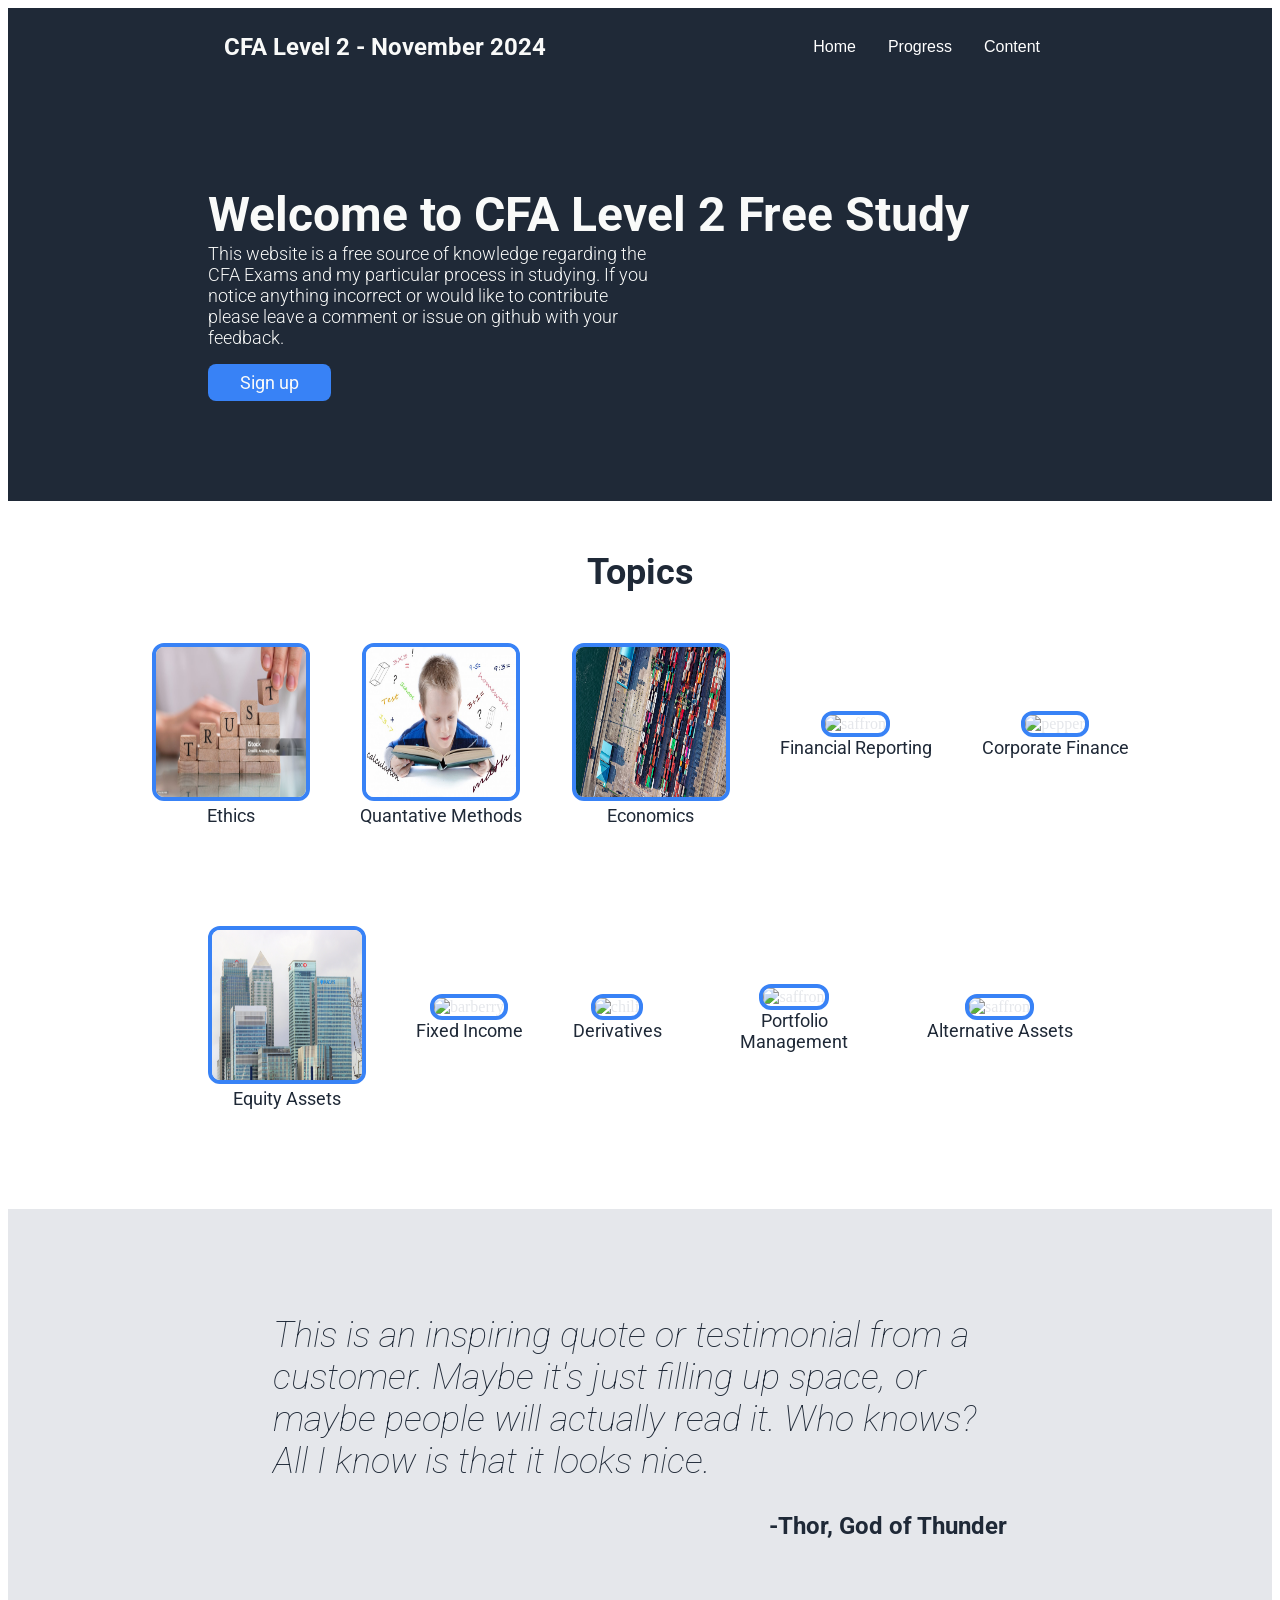
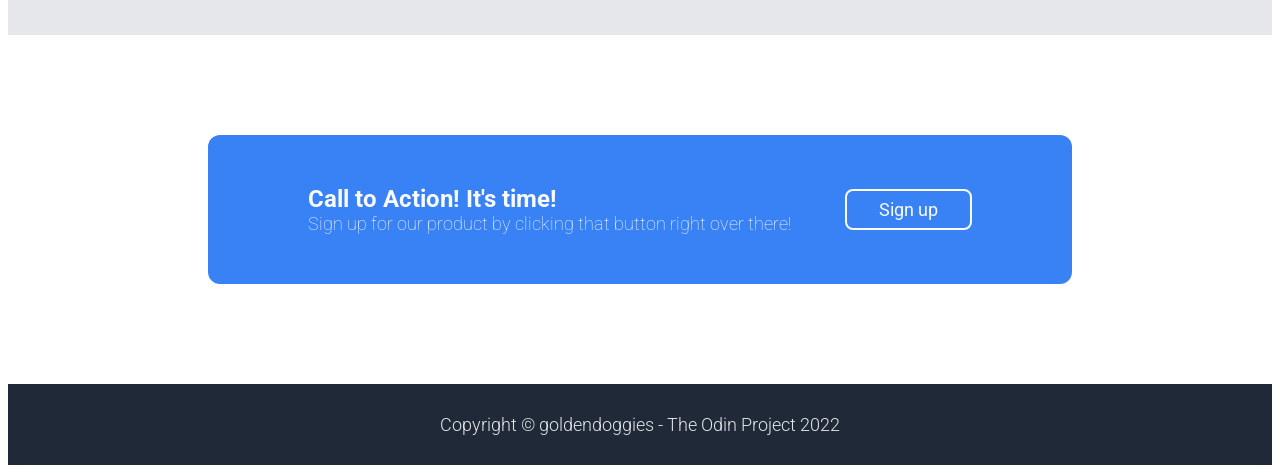
==== index.html @ 66c16cbd "Index link" ====
<!DOCTYPE html>
<html lang="en">
<head>
  <meta charset="UTF-8">
  <meta http-equiv="X-UA-Compatible" content="IE=edge">
  <meta name="viewport" content="width=device-width, initial-scale=1.0">
  <title>CFA Study</title>
  <link rel="stylesheet" href="style.css">
</head>
<body>


<div class="header">
  <div class="header-left">
    <div class="header-logo">
        CFA Level 2 - November 2024
    </div>
  </div>
  <div class="header-right navbar">
    
    <div class="navbar">
      <a href="index.html">Home</a>
      <a href="notes/progress.html">Progress</a>
      <div class="dropdown">
        <button class="dropbtn">Content
          <i class="fa fa-caret-down"></i>
        </button>
        <div class="dropdown-content">
          <a href="notes/ethics.html">Ethics</a>
          <a href="notes/quant.html">Quantitative Methods</a>
          <a href="notes/economics.html">Economics</a>
          <a href="notes/financialreporting.html">Financial Reporting</a>
          <a href="notes/corp.html">Corporate Finance</a>
          <a href="notes/equity.html">Equity Investments</a>
          <a href="notes/fixedincome.html">Fixed Income</a>
          <a href="notes/derivatives.html">Derivatives</a>
          <a href="notes/alternatives.html">Alternative Investments</a>
          <a href="notes/portfoliomanagement.html">Portfolio Management</a>
        </div>
      </div> 
  </div>
</div>

    
  </div><div class="hero">
    <div class="hero-left">
        <div class="hero-main-text">Welcome to CFA Level 2 Free Study </div>
        <div class="hero-sub-text">This website is a free source of knowledge regarding the CFA Exams and my particular process in studying. If you notice anything incorrect or would like to contribute please leave a comment or issue on github with your feedback.</div>
        <a href="https://github.com/goldendoggies"><button class="hero-signup">Sign up</button></a>
    </div>
    <div class="hero-right">
        <img src="./images/logo.png" alt="" class="hero-img">
    </div>
</div>

<div class="information">
    <div class="information-title">Topics</div>
    <div class="information-container">


        <a href="/notes/ethics.html">
            <div class="info-item">
                <img src="./images/ethics.jpg" alt="barberry" class="info-img">
                <div class="info-text">Ethics</div>
            </div>
        </a>

        <a href="/notes/quant.html">
            <div class="info-item">
                <img src="./images/quant.jpg" alt="chili" class="info-img">
                <div class="info-text">Quantative Methods</div>
            </div>
        </a>

        <a href="/notes/economics.html">
            <div class="info-item">
                <img src="./images/econ.jpg" alt="pepper" class="info-img">
                <div class="info-text">Economics</div>
            </div>
        </a>
        
        <a href="/notes/financialreporting.html">
            <div class="info-item">
               <img src="./images/saffron.png" alt="saffron" class="info-img">
               <div class="info-text">Financial Reporting</div>
            </div>
        </a>

        <a href="/notes/corp.html">
            <div class="info-item">
                <img src="./images/pepper.png" alt="pepper" class="info-img">
                <div class="info-text">Corporate Finance</div>
            </div>
        </a>


    </div>


  <div class="information-container">
      <a href="/notes/equity.html">
          <div class="info-item">
              <img src="./images/financialreporting.jpg" alt="saffron" class="info-img">
              <div class="info-text">Equity Assets</div>
          </div>
      </a>
      
      <a href="/notes/fixedincome.html">
          <div class="info-item">
              <img src="./images/barberry.png" alt="barberry" class="info-img">
              <div class="info-text">Fixed Income</div>
          </div>
      </a>

    <a href="/notes/derivatives.html">    
        <div class="info-item">
            <img src="./images/chilli.png" alt="chili" class="info-img">
            <div class="info-text">Derivatives</div>
        </div>
    </a>


    <a href="/notes/portfoliomanagement.html">
        <div class="info-item">
            <img src="./images/saffron.png" alt="saffron" class="info-img">
            <div class="info-text">Portfolio Management</div>
        </div>
    </a>

      

    <a href="/notes/alternatives.html">    
        <div class="info-item">
            <img src="./images/saffron.png" alt="saffron" class="info-img">
            <div class="info-text">Alternative Assets</div>
        </div>
    </a>

  </div>
</div>

<div class="quote">
    <div class="quote-container">
        <h2 class="quote-text"> This is an inspiring quote or testimonial from a customer. Maybe it's just filling up space, or maybe people will actually read it. Who knows? All I know is that it looks nice.</h2>
        <h2 class="quote-author"> -Thor, God of Thunder</h2>
    </div>
</div>

<div class="cta">
    <div class="cta-container">
        <div class="cta-left">
            <div class="cta-main-text">Call to Action! It's time!</div>
            <div class="cta-sub-text">Sign up for our product by clicking that button right over there!</div>
        </div>
        <div class="cta-right">
            <a href="https://github.com/goldendoggies"><button class="cta-signup">Sign up</button></a>
        </div>
    </div>
</div>

 <div class="footer">
     <div class="footer-link">
         <a href="https://github.com/goldendoggies">Copyright © goldendoggies - The Odin Project 2022</a>
     </div>
 </div>

</body>
</html>
---- style.css ----
@import url('https://fonts.googleapis.com/css2?family=Roboto:ital,wght@0,300;0,400;0,700;0,900;1,100&display=swap');

@import url('https://cdn.datatables.net/1.13.7/css/jquery.dataTables.min.css');
@import url('https://cdn.datatables.net/select/1.7.0/css/select.dataTables.min.css');

.header{
  background-color: #1F2937;
  display: flex;
  justify-content: space-between;
  padding: 16px;
}

.header-left,
.header-right {
  display: flex;
  align-items: center;
  gap: 16px;
  padding-right: 200px;
}

.header-logo {
  font-family: 'Roboto', sans-serif;
  color: #F9FAF9;
  font-size: 24px;
  font-weight: 700;
  padding-left: 200px;
}

.header-links {
  list-style-type: none;
  font-family: 'Roboto', sans-serif;
  font-size: 18px;
  font-weight: 300;
  margin: 0;
  padding: 0;
  gap: 28px;
  display: flex;
}

a {
  text-decoration: none;  /* this removes the line under our links */
  color: #E5E7EB;
}

.hero {
  background-color: #1F2937;
  align-items: center;
  justify-content: center;
  display: flex;
  padding: 100px 200px;
}

.hero-left {
  flex: 1;
}

.hero-main-text {
  font-family: 'Roboto', sans-serif;
  color: #F9FAF9;
  font-size: 48px;
  font-weight: 700;
}

.hero-sub-text {
  font-family: 'Roboto', sans-serif;
  color: #F9FAF9;
  font-size: 18px;
  font-weight: 300;
  font-style: Thin;
  padding-bottom: 8px;
  width: 450px;
}

button.hero-signup {
  margin-top: 8px;
  padding: 8px 32px;
  border-radius: 8px;
  background: #3882F6;
  font-family: 'Roboto', sans-serif;
  color: #F9FAF9;
  font-size: 18px;
  font-weight: 400;
  outline: none;
  border: none;
  cursor: pointer;
}

.hero-img {
  flex: 1;
  width: 500px;
}

.information-title {
  text-align: center;
  font-family: 'Roboto', sans-serif;
  color: #1F2937;
  font-size: 36px;
  font-weight: 700;
  padding: 50px;
}

.information-container {
  display: flex;
  justify-content: center;
  align-items: center;
  text-align: center;
  gap: 50px;
  margin-bottom: 100px;
}

.info-item {
 max-width: 165px;
}

.info-img {
  border-radius: 12px;
  border: 4px solid #3882F6;
  width: 150px;
  height: 150px;
}

.info-text {
  font-family: 'Roboto', sans-serif;
  color: #1F2937;
  font-size: 18px;

}

.quote {
  display: flex;
  background-color: #E5E7EB;
  align-items: center;
  justify-content: center;
}

.quote-container{
  margin: 75px 200px 75px 200px;
  width: 58%;
}
.quote-text {
  font-family: 'Roboto', sans-serif;
  color: #1F2937;
  font-size: 36px;
  font-weight: 100;
  font-style: italic;
}

.quote-author {
  font-family: 'Roboto', sans-serif;
  color: #1F2937;
  font-size: 24px;
  text-align: right;
}

.cta {
  align-items: center;
  justify-content: center;
  padding: 100px 200px;
}

.cta-container {
  display: flex;
  border-radius: 12px;
  background-color: #3882F6;
  align-items: center;
  justify-content: center;
  padding: 50px 100px 50px 100px;
}

.cta-left {
  flex: 2 1;
  align-items: center;
  justify-content: center;
}

.cta-right {
  flex: 1
  align-items: center;
  justify-content: center;
}

.cta-main-text {
  font-family: 'Roboto', sans-serif;
  color: #F9FAF9;
  font-size: 24px;
  font-weight: 700;
}

.cta-sub-text {
  font-family: 'Roboto', sans-serif;
  color: #F9FAF9;
  font-size: 18px;
  font-weight: 100;
}

button.cta-signup {
  padding: 8px 32px;
  border-radius: 8px;
  border: 2px solid #F9FAF9;
  background: #3882F6;
  font-family: 'Roboto', sans-serif;
  color: #F9FAF9;
  font-size: 18px;
  font-weight: 400;
  cursor: pointer;
}

.footer {
  background-color: #1F2937;
}

.footer-link {
  text-align: center;
  list-style-type: none;
  font-family: 'Roboto', sans-serif;
  font-size: 18px;
  font-weight: 300;
  padding: 30px
}


/* Navbar container */
.navbar {
  overflow: hidden;
  background-color: #1F2937;
  font-family: Arial;
}

/* Links inside the navbar */
.navbar a {
  float: left;
  font-size: 16px;
  color: white;
  text-align: center;
  padding: 14px 16px;
  text-decoration: none;
}

/* The dropdown container */
.dropdown {
  float: left;
  overflow: hidden;
}

/* Dropdown button */
.dropdown .dropbtn {
  font-size: 16px; 
  border: none;
  outline: none;
  color: white;
  padding: 14px 16px;
  background-color: inherit;
  font-family: inherit; /* Important for vertical align on mobile phones */
  margin: 0; /* Important for vertical align on mobile phones */
}

/* Add a red background color to navbar links on hover */
.navbar a:hover, .dropdown:hover .dropbtn {
  background-color: lightblue;
}

/* Dropdown content (hidden by default) */
.dropdown-content {
  display: none;
  position: absolute;
  background-color: #f9f9f9;
  min-width: 160px;
  box-shadow: 0px 8px 16px 0px rgba(0,0,0,0.2);
  z-index: 1;
}

/* Links inside the dropdown */
.dropdown-content a {
  float: none;
  color: black;
  padding: 12px 16px;
  text-decoration: none;
  display: block;
  text-align: left;
}

/* Add a grey background color to dropdown links on hover */
.dropdown-content a:hover {
  background-color: #ddd;
}

/* Show the dropdown menu on hover */
.dropdown:hover .dropdown-content {
  display: block;
}
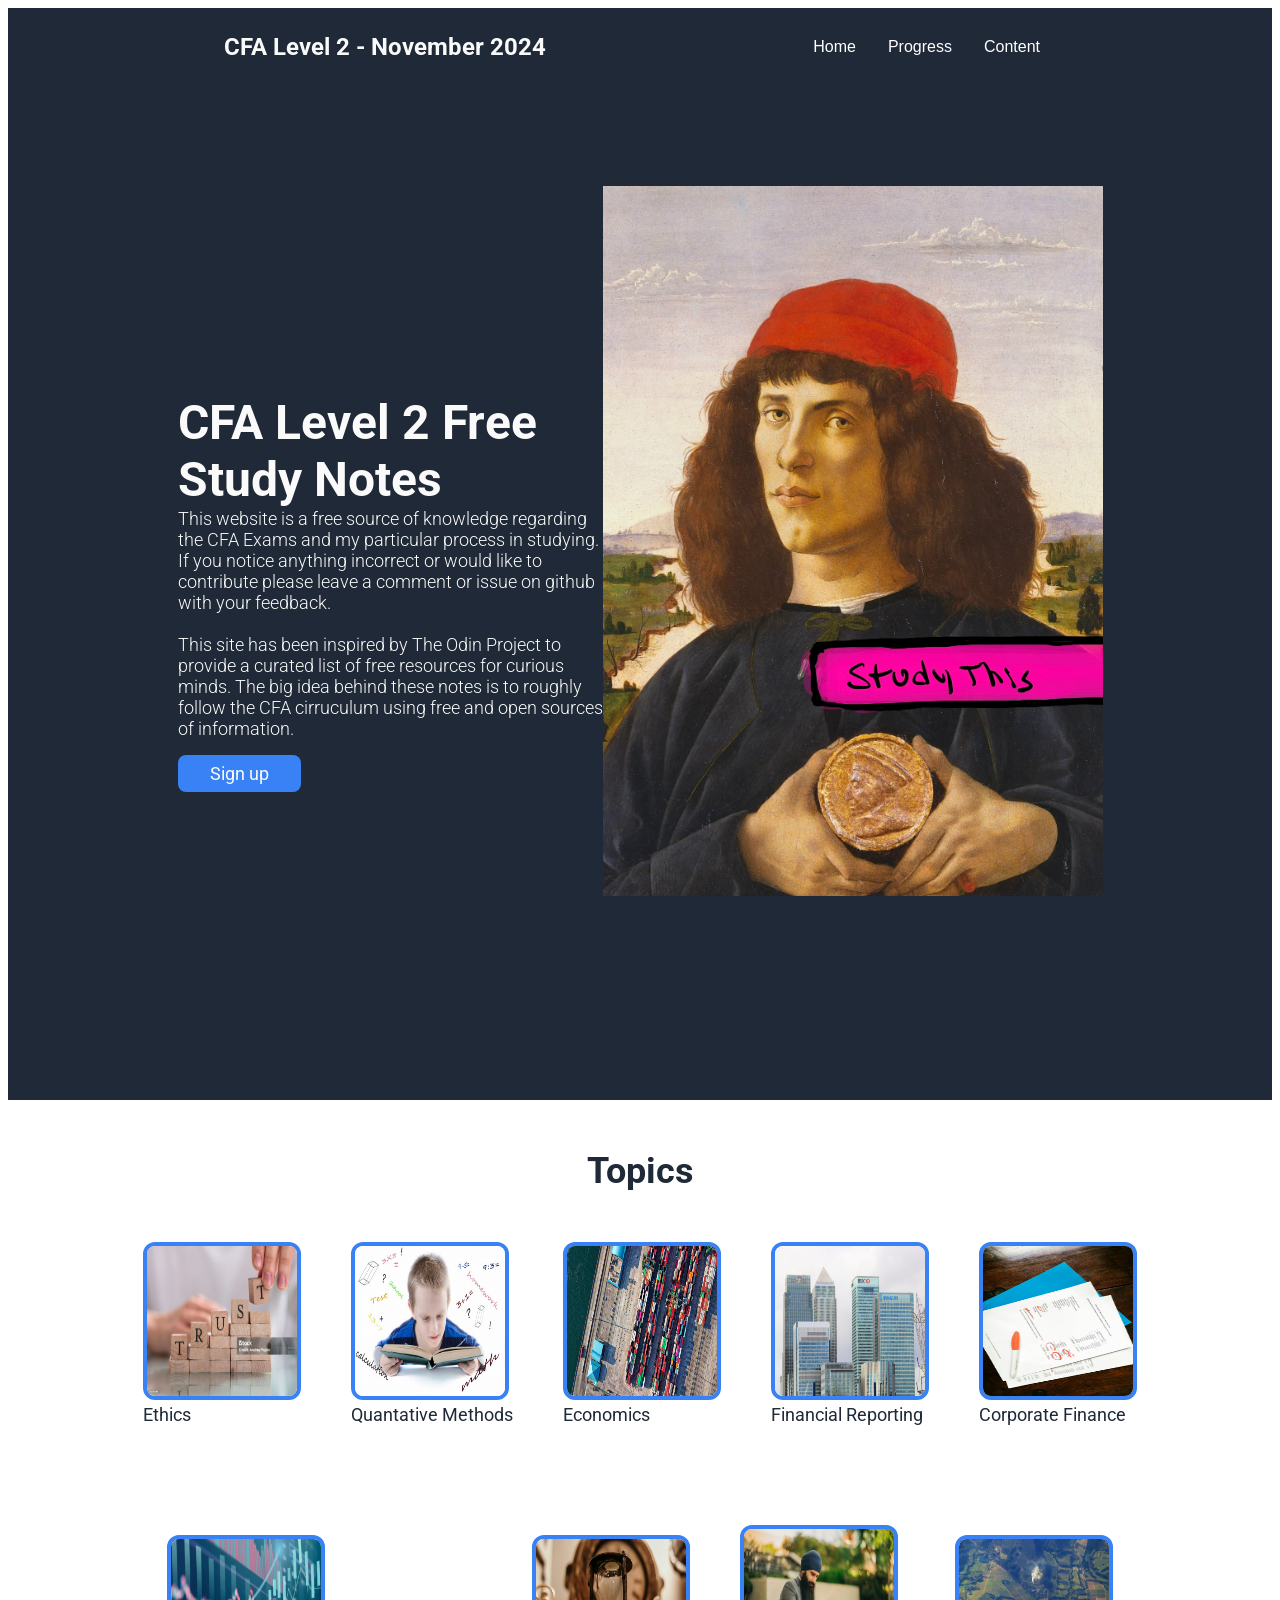
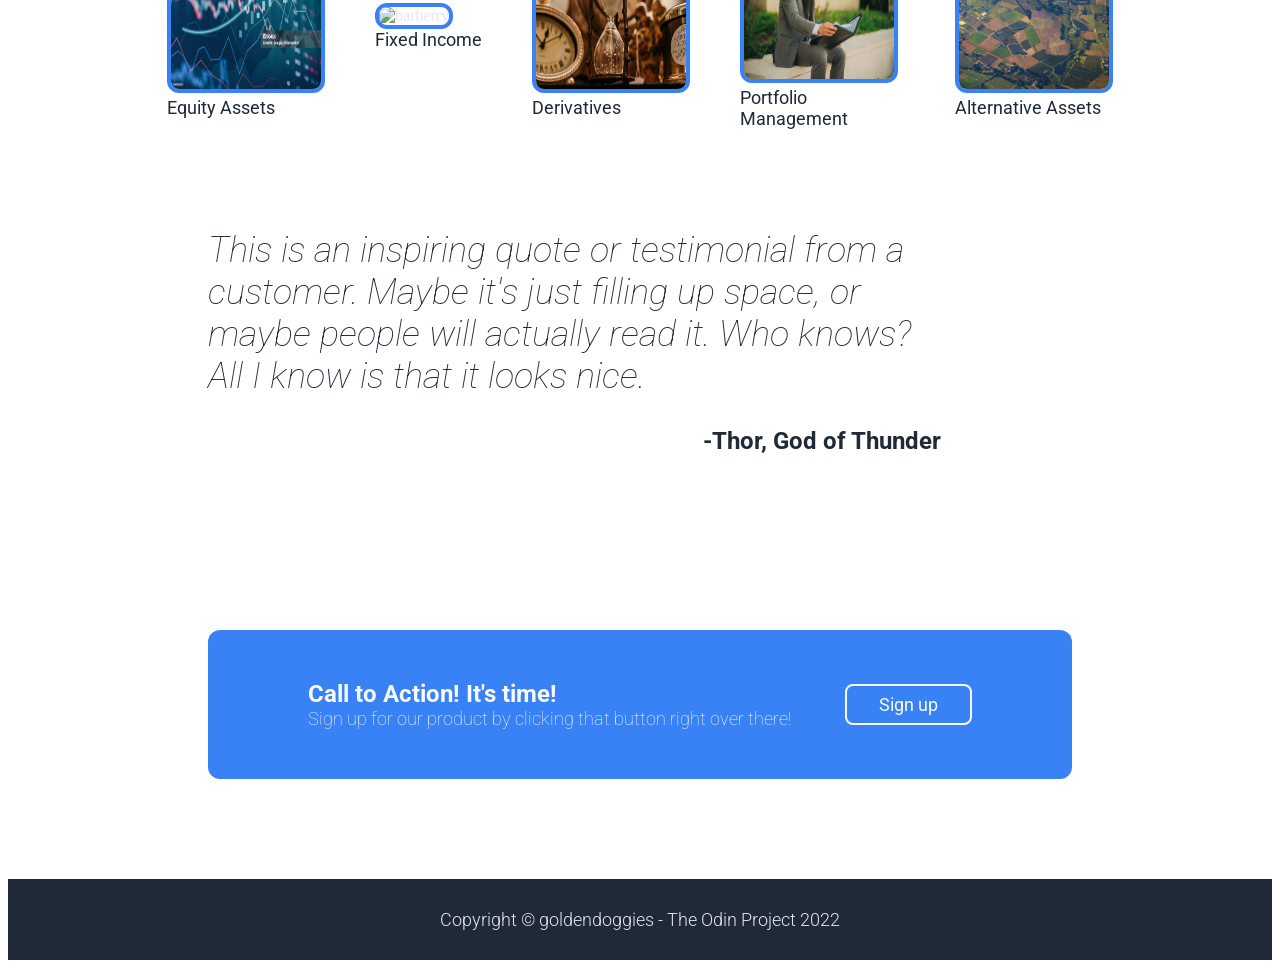
==== commit d6177608: "Index progress and quant improvements images and formatting" ====
--- a/index.html
+++ b/index.html
@@ -44,12 +44,14 @@
     
   </div><div class="hero">
     <div class="hero-left">
-        <div class="hero-main-text">Welcome to CFA Level 2 Free Study </div>
-        <div class="hero-sub-text">This website is a free source of knowledge regarding the CFA Exams and my particular process in studying. If you notice anything incorrect or would like to contribute please leave a comment or issue on github with your feedback.</div>
+        <div class="hero-main-text">CFA Level 2 Free Study Notes</div>
+        <div class="hero-sub-text">This website is a free source of knowledge regarding the CFA Exams and my particular process in studying. If you notice anything incorrect or would like to contribute please leave a comment or issue on github with your feedback.
+        <br><br>
+        This site has been inspired by The Odin Project to provide a curated list of free resources for curious minds. The big idea behind these notes is to roughly follow the CFA cirruculum using free and open sources of information.</div>
         <a href="https://github.com/goldendoggies"><button class="hero-signup">Sign up</button></a>
     </div>
     <div class="hero-right">
-        <img src="./images/logo.png" alt="" class="hero-img">
+        <img src="./images/studythis.jpg" alt="" class="hero-img">
     </div>
 </div>
 
@@ -81,14 +83,14 @@
         
         <a href="/notes/financialreporting.html">
             <div class="info-item">
-               <img src="./images/saffron.png" alt="saffron" class="info-img">
+               <img src="./images/financialreporting.jpg" alt="saffron" class="info-img">
                <div class="info-text">Financial Reporting</div>
             </div>
         </a>
 
         <a href="/notes/corp.html">
             <div class="info-item">
-                <img src="./images/pepper.png" alt="pepper" class="info-img">
+                <img src="./images/financialstatements.jpg" alt="pepper" class="info-img">
                 <div class="info-text">Corporate Finance</div>
             </div>
         </a>
@@ -100,21 +102,21 @@
   <div class="information-container">
       <a href="/notes/equity.html">
           <div class="info-item">
-              <img src="./images/financialreporting.jpg" alt="saffron" class="info-img">
+              <img src="./images/stocks.jpg" alt="saffron" class="info-img">
               <div class="info-text">Equity Assets</div>
           </div>
       </a>
       
       <a href="/notes/fixedincome.html">
           <div class="info-item">
-              <img src="./images/barberry.png" alt="barberry" class="info-img">
+              <img src="./images/yieldcurve.jpg" alt="barberry" class="info-img">
               <div class="info-text">Fixed Income</div>
           </div>
       </a>
 
     <a href="/notes/derivatives.html">    
         <div class="info-item">
-            <img src="./images/chilli.png" alt="chili" class="info-img">
+            <img src="./images/time.jpg" alt="chili" class="info-img">
             <div class="info-text">Derivatives</div>
         </div>
     </a>
@@ -122,7 +124,7 @@
 
     <a href="/notes/portfoliomanagement.html">
         <div class="info-item">
-            <img src="./images/saffron.png" alt="saffron" class="info-img">
+            <img src="./images/pm.jpg" alt="saffron" class="info-img">
             <div class="info-text">Portfolio Management</div>
         </div>
     </a>
@@ -131,7 +133,7 @@
 
     <a href="/notes/alternatives.html">    
         <div class="info-item">
-            <img src="./images/saffron.png" alt="saffron" class="info-img">
+            <img src="./images/land.jpg" alt="saffron" class="info-img">
             <div class="info-text">Alternative Assets</div>
         </div>
     </a>
--- a/style.css
+++ b/style.css
@@ -1,5 +1,4 @@
 @import url('https://fonts.googleapis.com/css2?family=Roboto:ital,wght@0,300;0,400;0,700;0,900;1,100&display=swap');
-
 @import url('https://cdn.datatables.net/1.13.7/css/jquery.dataTables.min.css');
 @import url('https://cdn.datatables.net/select/1.7.0/css/select.dataTables.min.css');
 
@@ -50,10 +49,23 @@
   padding: 100px 200px;
 }
 
+
 .hero-left {
   flex: 1;
 }
 
+.table{
+  /* table-layout: auto; */
+  max-width:100%;
+  white-space:nowrap;
+  border: 1px solid #000;
+}
+td,
+tr,
+th{
+  border: 1px solid #000;
+}
+
 .hero-main-text {
   font-family: 'Roboto', sans-serif;
   color: #F9FAF9;
@@ -68,7 +80,7 @@
   font-weight: 300;
   font-style: Thin;
   padding-bottom: 8px;
-  width: 450px;
+  width: 425px;
 }
 
 button.hero-signup {
@@ -88,6 +100,19 @@
 .hero-img {
   flex: 1;
   width: 500px;
+  margin-bottom: 100px;
+}
+
+.full-img {
+  /* flex: 1; */
+  width: 50vh;;
+}
+
+.information2 {
+  background-color: #1F2937;
+  align-items: center;
+  justify-content: center;
+  padding: 100px 200px;
 }
 
 .information-title {
@@ -99,17 +124,93 @@
   padding: 50px;
 }
 
+.information2-title {
+  text-align: center;
+  font-family: 'Roboto', sans-serif;
+  color: #F9FAF9;
+  font-size: 36px;
+  font-weight: 700;
+  padding: 50px;
+}
+
 .information-container {
   display: flex;
   justify-content: center;
   align-items: center;
-  text-align: center;
+  /* text-align: center; */
   gap: 50px;
   margin-bottom: 100px;
+  /* outline: 2px solid red; */
+}
+
+.information2-container {
+  display: flex;
+  justify-content: center;
+  align-items: center;
+  text-align: center;
+  gap: 50px;
+  margin-bottom: 100px; 
+  /* outline: 2px solid red; */
+}
+
+.information3-container {
+  display: flex;
+  justify-content: center;
+  align-items: center;
+  text-align: center;
+  /* gap: 50px; */
+  margin-bottom: 100px;
+  /* outline: 2px solid red; */
+}
+
+.info-sub-text {
+  font-family: 'Roboto', sans-serif;
+  color: #1F2937;
+  font-size: 18px;
+  font-weight: 300;
+  font-style: Thin;
+  padding-bottom: 8px;
+  width: 450px;
+}
+
+.info-main-text {
+  font-family: 'Roboto', sans-serif;
+  color: #1F2937;
+  font-size: 18px;
+  font-weight: 300;
+  font-style: Thin;
+  padding-bottom: 8px;
+  width: 1000px;
+}
+
+.info2-main-text {
+  font-family: 'Roboto', sans-serif;
+  color: #F9FAF9;
+  font-size: 18px;
+  font-weight: 300;
+  font-style: Thin;
+  padding-bottom: 8px;
+  width: 1000px;
+}
+
+
+.info2-sub-text {
+  font-family: 'Roboto', sans-serif;
+  color: #F9FAF9;
+  font-size: 18px;
+  font-weight: 300;
+  font-style: Thin;
+  padding-bottom: 8px;
+  width: 450px;
 }
 
 .info-item {
  max-width: 165px;
+}
+
+.no-bullets, .no-bullets li {
+    list-style-type:none;
+
 }
 
 .info-img {
@@ -126,11 +227,21 @@
 
 }
 
-.quote {
-  display: flex;
-  background-color: #E5E7EB;
-  align-items: center;
-  justify-content: center;
+.info2-text {
+  font-family: 'Roboto', sans-serif;
+  color: #F9FAF9;
+  font-size: 18px;
+
+}
+
+.grid-layout {
+  width: 1366px;
+  height: 768px;
+
+  display: grid;
+  grid-template-rows: repeat(auto-fit, 1fr);
+  grid-template-columns: repeat(3, 1fr);
+  gap: 8px;
 }
 
 .quote-container{
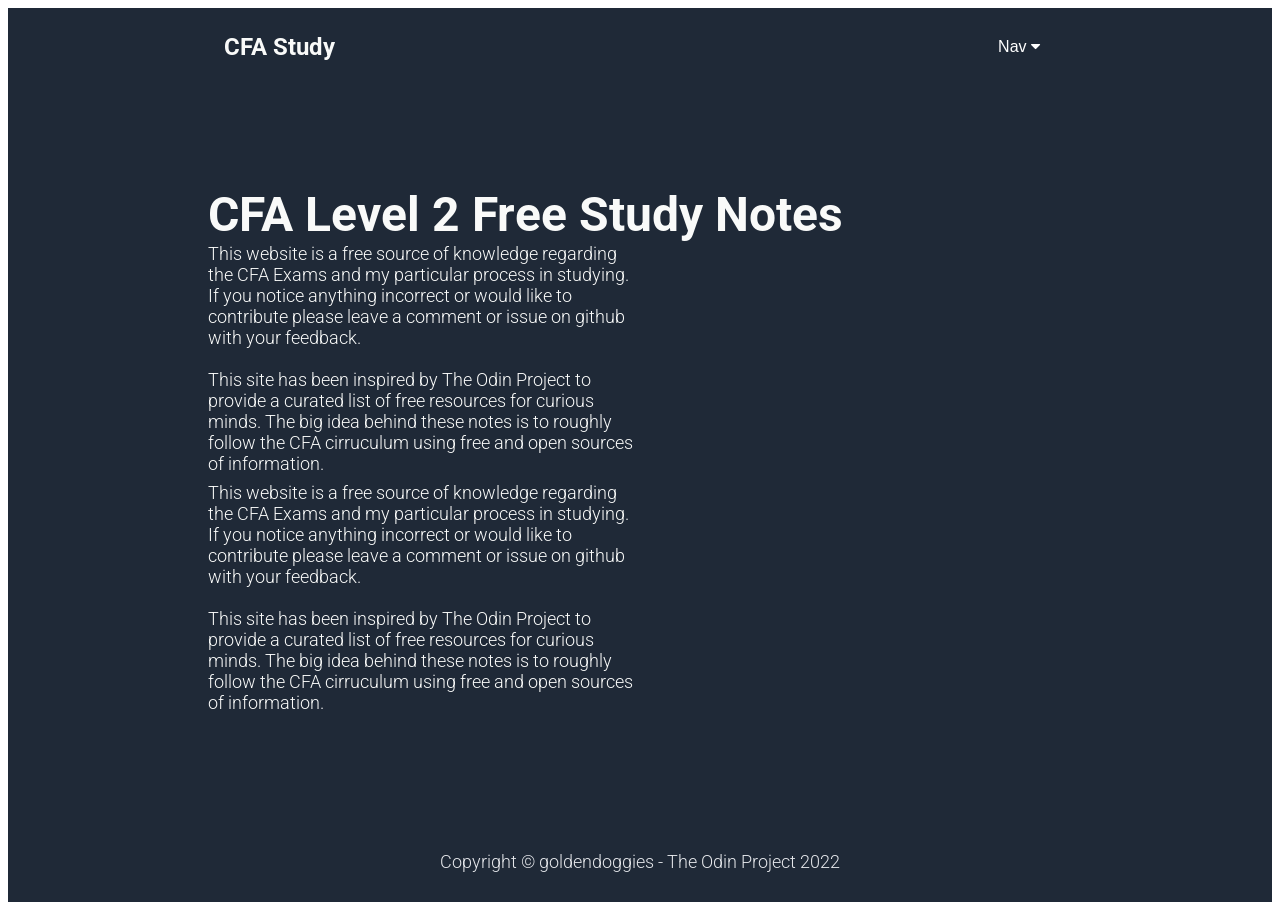
==== commit d59b6cb6: "Working on mobile formatting" ====
--- a/index.html
+++ b/index.html
@@ -6,26 +6,40 @@
   <meta name="viewport" content="width=device-width, initial-scale=1.0">
   <title>CFA Study</title>
   <link rel="stylesheet" href="style.css">
+    <link rel="stylesheet" href="https://cdnjs.cloudflare.com/ajax/libs/font-awesome/4.7.0/css/font-awesome.min.css">
 </head>
 <body>
 
 
+
+    <!-- <!DOCTYPE html>
+    <html lang="en">
+    <head>
+      <title>Bootstrap 5 Example</title>
+      <meta charset="utf-8">
+      <meta name="viewport" content="width=device-width, initial-scale=1">
+      <link href="https://cdn.jsdelivr.net/npm/bootstrap@5.3.3/dist/css/bootstrap.min.css" rel="stylesheet">
+      <script src="https://cdn.jsdelivr.net/npm/bootstrap@5.3.3/dist/js/bootstrap.bundle.min.js"></script>
+    </head>
+    <body> -->
+
+    
 <div class="header">
   <div class="header-left">
     <div class="header-logo">
-        CFA Level 2 - November 2024
+        CFA Study
     </div>
   </div>
   <div class="header-right navbar">
     
     <div class="navbar">
-      <a href="index.html">Home</a>
-      <a href="notes/progress.html">Progress</a>
       <div class="dropdown">
-        <button class="dropbtn">Content
+        <button class="dropbtn">Nav
           <i class="fa fa-caret-down"></i>
         </button>
         <div class="dropdown-content">
+          <a href="index.html">Home</a>
+          <a href="notes/progress.html">Progress</a>
           <a href="notes/ethics.html">Ethics</a>
           <a href="notes/quant.html">Quantitative Methods</a>
           <a href="notes/economics.html">Economics</a>
@@ -48,13 +62,16 @@
         <div class="hero-sub-text">This website is a free source of knowledge regarding the CFA Exams and my particular process in studying. If you notice anything incorrect or would like to contribute please leave a comment or issue on github with your feedback.
         <br><br>
         This site has been inspired by The Odin Project to provide a curated list of free resources for curious minds. The big idea behind these notes is to roughly follow the CFA cirruculum using free and open sources of information.</div>
-        <a href="https://github.com/goldendoggies"><button class="hero-signup">Sign up</button></a>
+        <div class="hero-sub-text">This website is a free source of knowledge regarding the CFA Exams and my particular process in studying. If you notice anything incorrect or would like to contribute please leave a comment or issue on github with your feedback.
+            <br><br>
+            This site has been inspired by The Odin Project to provide a curated list of free resources for curious minds. The big idea behind these notes is to roughly follow the CFA cirruculum using free and open sources of information.</div>
+        <!-- <a href="htt    ps://github.com/goldendoggies"><button class="hero-signup">Sign up</button></a> -->
     </div>
     <div class="hero-right">
-        <img src="./images/studythis.jpg" alt="" class="hero-img">
+        <!-- <img src="./images/studythis.jpg" alt="" class="hero-img"> -->
     </div>
 </div>
-
+<!-- 
 <div class="information">
     <div class="information-title">Topics</div>
     <div class="information-container">
@@ -159,7 +176,7 @@
         </div>
     </div>
 </div>
-
+ -->
  <div class="footer">
      <div class="footer-link">
          <a href="https://github.com/goldendoggies">Copyright © goldendoggies - The Odin Project 2022</a>
--- a/style.css
+++ b/style.css
@@ -6,7 +6,7 @@
   background-color: #1F2937;
   display: flex;
   justify-content: space-between;
-  padding: 16px;
+  padding: 16px;  
 }
 
 .header-left,
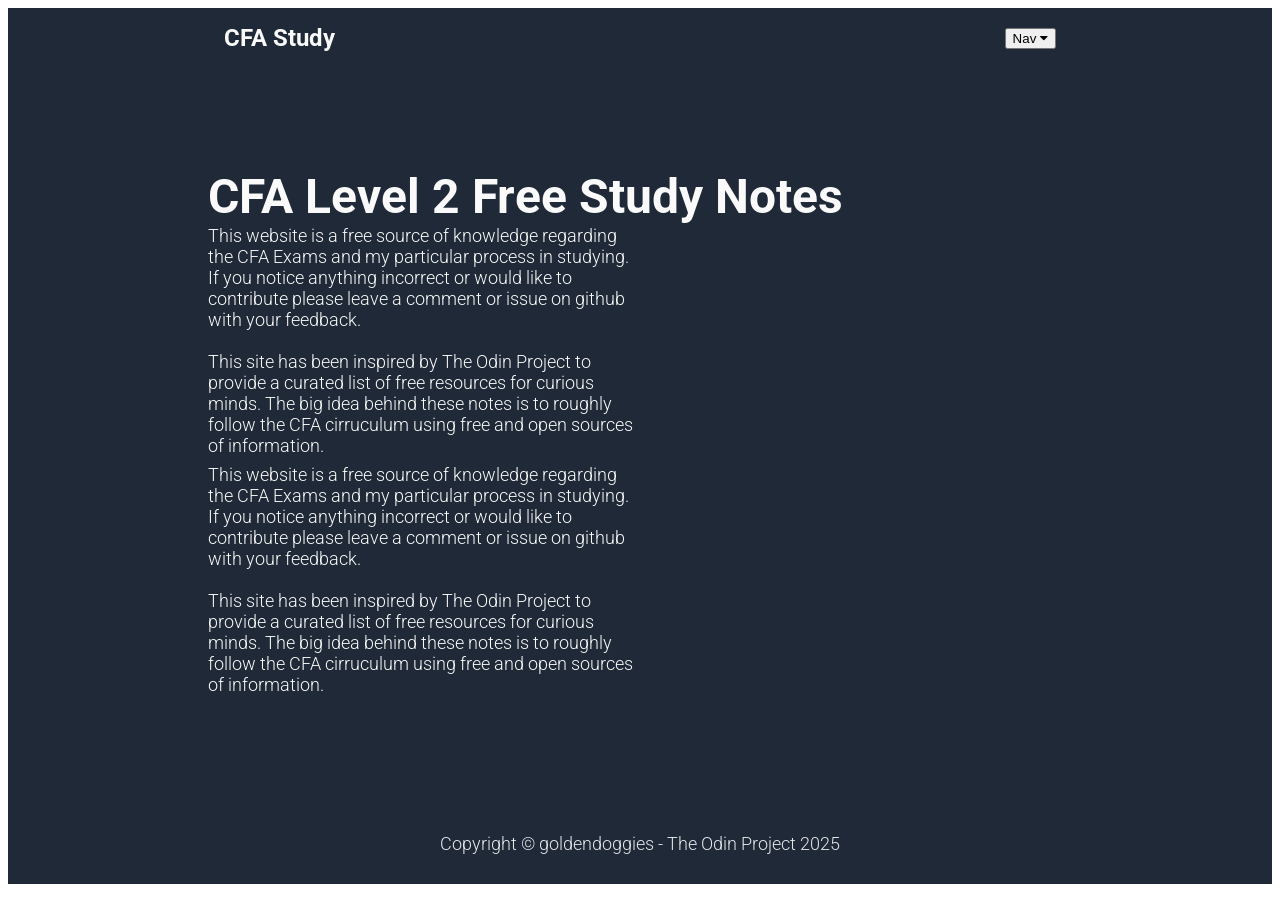
==== commit b1554d67: "starting to work on this again" ====
--- a/index.html
+++ b/index.html
@@ -10,20 +10,6 @@
 </head>
 <body>
 
-
-
-    <!-- <!DOCTYPE html>
-    <html lang="en">
-    <head>
-      <title>Bootstrap 5 Example</title>
-      <meta charset="utf-8">
-      <meta name="viewport" content="width=device-width, initial-scale=1">
-      <link href="https://cdn.jsdelivr.net/npm/bootstrap@5.3.3/dist/css/bootstrap.min.css" rel="stylesheet">
-      <script src="https://cdn.jsdelivr.net/npm/bootstrap@5.3.3/dist/js/bootstrap.bundle.min.js"></script>
-    </head>
-    <body> -->
-
-    
 <div class="header">
   <div class="header-left">
     <div class="header-logo">
@@ -71,115 +57,10 @@
         <!-- <img src="./images/studythis.jpg" alt="" class="hero-img"> -->
     </div>
 </div>
-<!-- 
-<div class="information">
-    <div class="information-title">Topics</div>
-    <div class="information-container">
 
-
-        <a href="/notes/ethics.html">
-            <div class="info-item">
-                <img src="./images/ethics.jpg" alt="barberry" class="info-img">
-                <div class="info-text">Ethics</div>
-            </div>
-        </a>
-
-        <a href="/notes/quant.html">
-            <div class="info-item">
-                <img src="./images/quant.jpg" alt="chili" class="info-img">
-                <div class="info-text">Quantative Methods</div>
-            </div>
-        </a>
-
-        <a href="/notes/economics.html">
-            <div class="info-item">
-                <img src="./images/econ.jpg" alt="pepper" class="info-img">
-                <div class="info-text">Economics</div>
-            </div>
-        </a>
-        
-        <a href="/notes/financialreporting.html">
-            <div class="info-item">
-               <img src="./images/financialreporting.jpg" alt="saffron" class="info-img">
-               <div class="info-text">Financial Reporting</div>
-            </div>
-        </a>
-
-        <a href="/notes/corp.html">
-            <div class="info-item">
-                <img src="./images/financialstatements.jpg" alt="pepper" class="info-img">
-                <div class="info-text">Corporate Finance</div>
-            </div>
-        </a>
-
-
-    </div>
-
-
-  <div class="information-container">
-      <a href="/notes/equity.html">
-          <div class="info-item">
-              <img src="./images/stocks.jpg" alt="saffron" class="info-img">
-              <div class="info-text">Equity Assets</div>
-          </div>
-      </a>
-      
-      <a href="/notes/fixedincome.html">
-          <div class="info-item">
-              <img src="./images/yieldcurve.jpg" alt="barberry" class="info-img">
-              <div class="info-text">Fixed Income</div>
-          </div>
-      </a>
-
-    <a href="/notes/derivatives.html">    
-        <div class="info-item">
-            <img src="./images/time.jpg" alt="chili" class="info-img">
-            <div class="info-text">Derivatives</div>
-        </div>
-    </a>
-
-
-    <a href="/notes/portfoliomanagement.html">
-        <div class="info-item">
-            <img src="./images/pm.jpg" alt="saffron" class="info-img">
-            <div class="info-text">Portfolio Management</div>
-        </div>
-    </a>
-
-      
-
-    <a href="/notes/alternatives.html">    
-        <div class="info-item">
-            <img src="./images/land.jpg" alt="saffron" class="info-img">
-            <div class="info-text">Alternative Assets</div>
-        </div>
-    </a>
-
-  </div>
-</div>
-
-<div class="quote">
-    <div class="quote-container">
-        <h2 class="quote-text"> This is an inspiring quote or testimonial from a customer. Maybe it's just filling up space, or maybe people will actually read it. Who knows? All I know is that it looks nice.</h2>
-        <h2 class="quote-author"> -Thor, God of Thunder</h2>
-    </div>
-</div>
-
-<div class="cta">
-    <div class="cta-container">
-        <div class="cta-left">
-            <div class="cta-main-text">Call to Action! It's time!</div>
-            <div class="cta-sub-text">Sign up for our product by clicking that button right over there!</div>
-        </div>
-        <div class="cta-right">
-            <a href="https://github.com/goldendoggies"><button class="cta-signup">Sign up</button></a>
-        </div>
-    </div>
-</div>
- -->
  <div class="footer">
      <div class="footer-link">
-         <a href="https://github.com/goldendoggies">Copyright © goldendoggies - The Odin Project 2022</a>
+         <a href="https://github.com/goldendoggies">Copyright © goldendoggies - The Odin Project 2025</a>
      </div>
  </div>
 
--- a/style.css
+++ b/style.css
@@ -347,14 +347,14 @@
   text-decoration: none;
 }
 
-/* The dropdown container */
+/* The dropdown container
 .dropdown {
   float: left;
   overflow: hidden;
 }
 
 /* Dropdown button */
-.dropdown .dropbtn {
+/* .dropdown .dropbtn {
   font-size: 16px; 
   border: none;
   outline: none;
@@ -363,7 +363,7 @@
   background-color: inherit;
   font-family: inherit; /* Important for vertical align on mobile phones */
   margin: 0; /* Important for vertical align on mobile phones */
-}
+} */ */
 
 /* Add a red background color to navbar links on hover */
 .navbar a:hover, .dropdown:hover .dropbtn {
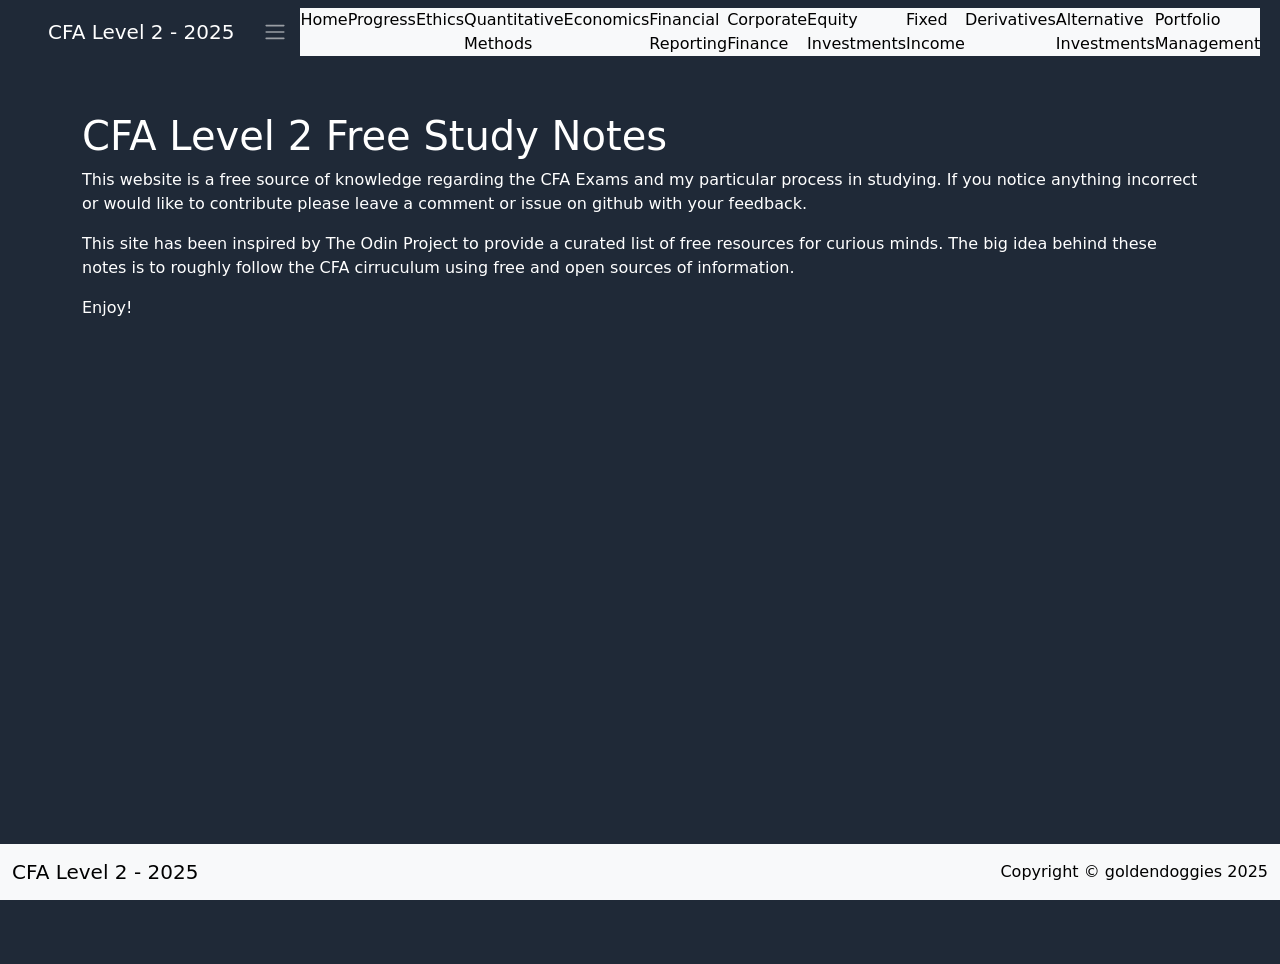
==== commit 7dea0c10: "reformatting for index.html, footer for quant and FI pages too. Moving forward with content and will" ====
--- a/index.html
+++ b/index.html
@@ -1,68 +1,86 @@
 <!DOCTYPE html>
 <html lang="en">
 <head>
-  <meta charset="UTF-8">
-  <meta http-equiv="X-UA-Compatible" content="IE=edge">
-  <meta name="viewport" content="width=device-width, initial-scale=1.0">
-  <title>CFA Study</title>
-  <link rel="stylesheet" href="style.css">
-    <link rel="stylesheet" href="https://cdnjs.cloudflare.com/ajax/libs/font-awesome/4.7.0/css/font-awesome.min.css">
+    <meta charset="UTF-8">
+    <meta name="viewport" content="width=device-width, initial-scale=1.0">
+    <link href="https://cdn.jsdelivr.net/npm/bootstrap@5.0.2/dist/css/bootstrap.min.css" rel="stylesheet" integrity="sha384-EVSTQN3/azprG1Anm3QDgpJLIm9Nao0Yz1ztcQTwFspd3yD65VohhpuuCOmLASjC" crossorigin="anonymous">
+    <script src="https://cdn.jsdelivr.net/npm/bootstrap@5.0.2/dist/js/bootstrap.bundle.min.js" integrity="sha384-MrcW6ZMFYlzcLA8Nl+NtUVF0sA7MsXsP1UyJoMp4YLEuNSfAP+JcXn/tWtIaxVXM" crossorigin="anonymous"></script>
+  
+    <title>CFA Study</title>
+
+
+
 </head>
 <body>
+    
+    <nav class="navbar navbar-expand-lg navbar-dark" id="top" style="background-color: #1F2937;">
+        <div class="container-fluid px-5">
+            <a class="navbar-brand" href="index.html">CFA Level 2 - 2025</a>
 
-<div class="header">
-  <div class="header-left">
-    <div class="header-logo">
-        CFA Study
+            <button class="btn justify-content-end" type="button" data-bs-toggle="offcanvas" data-bs-target="#offcanvasExample" aria-controls="offcanvasExample">
+            <span class="navbar-toggler-icon"></span>
+            </button>
+
+                <div class="offcanvas offcanvas-start" tabindex="-1" id="offcanvasExample" aria-labelledby="offcanvasExampleLabel">
+                <div class="offcanvas-header">
+                    <h5 class="offcanvas-title" id="offcanvasExampleLabel">Content</h5>
+                    <button type="button" class="btn-close text-reset" data-bs-dismiss="offcanvas" aria-label="Close"></button>
+                </div>
+                <div class="offcanvas-body bg-light">
+                    <a class="nav-link" style="color: black" href="index.html">Home</a>
+                    <a class="nav-link" style="color: black" href="notes/progress.html">Progress</a>
+                    <hr>
+                    <a class="nav-link" style="color: black" href="notes/ethics.html">Ethics</a>
+                    <a class="nav-link" style="color: black" href="notes/quant.html">Quantitative Methods</a>
+                    <a class="nav-link" style="color: black" href="notes/economics.html">Economics</a>
+                    <a class="nav-link" style="color: black" href="notes/financialreporting.html">Financial Reporting</a>
+                    <a class="nav-link" style="color: black" href="notes/corp.html">Corporate Finance</a>
+                    <a class="nav-link" style="color: black" href="notes/equity.html">Equity Investments</a>
+                    <a class="nav-link" style="color: black" href="notes/fixedincome.html">Fixed Income</a>
+                    <a class="nav-link" style="color: black" href="notes/derivatives.html">Derivatives</a>
+                    <a class="nav-link" style="color: black" href="notes/alternatives.html">Alternative Investments</a>
+                    <a class="nav-link" style="color: black" href="notes/portfoliomanagement.html">Portfolio Management</a>
+
+                </div>
+                </div>
+            </div>
+        </div>
+    </nav>
+      
+  <div class="container-fluid" style="color: white; background-color: #1F2937; height: 100vh;">
+    <div class="container py-5">
+      <div class="row">
+        <div class="col-lg">
+          <p class="h1">CFA Level 2 Free Study Notes</p>
+          <p>
+            This website is a free source of knowledge regarding the CFA Exams and my particular process in studying. If
+            you
+            notice anything incorrect or would like to contribute please leave a comment or issue on github with your
+            feedback.
+          </p>
+          <p>
+            This site has been inspired by The Odin Project to provide a curated list of free resources for curious minds.
+            The
+            big
+            idea behind these notes is to roughly follow the CFA cirruculum using free and open sources of information.
+
+          </p>
+          <p>
+            Enjoy!
+          </p>
+        </div>
+      </div>
     </div>
   </div>
-  <div class="header-right navbar">
-    
-    <div class="navbar">
-      <div class="dropdown">
-        <button class="dropbtn">Nav
-          <i class="fa fa-caret-down"></i>
-        </button>
-        <div class="dropdown-content">
-          <a href="index.html">Home</a>
-          <a href="notes/progress.html">Progress</a>
-          <a href="notes/ethics.html">Ethics</a>
-          <a href="notes/quant.html">Quantitative Methods</a>
-          <a href="notes/economics.html">Economics</a>
-          <a href="notes/financialreporting.html">Financial Reporting</a>
-          <a href="notes/corp.html">Corporate Finance</a>
-          <a href="notes/equity.html">Equity Investments</a>
-          <a href="notes/fixedincome.html">Fixed Income</a>
-          <a href="notes/derivatives.html">Derivatives</a>
-          <a href="notes/alternatives.html">Alternative Investments</a>
-          <a href="notes/portfoliomanagement.html">Portfolio Management</a>
-        </div>
-      </div> 
-  </div>
-</div>
 
-    
-  </div><div class="hero">
-    <div class="hero-left">
-        <div class="hero-main-text">CFA Level 2 Free Study Notes</div>
-        <div class="hero-sub-text">This website is a free source of knowledge regarding the CFA Exams and my particular process in studying. If you notice anything incorrect or would like to contribute please leave a comment or issue on github with your feedback.
-        <br><br>
-        This site has been inspired by The Odin Project to provide a curated list of free resources for curious minds. The big idea behind these notes is to roughly follow the CFA cirruculum using free and open sources of information.</div>
-        <div class="hero-sub-text">This website is a free source of knowledge regarding the CFA Exams and my particular process in studying. If you notice anything incorrect or would like to contribute please leave a comment or issue on github with your feedback.
-            <br><br>
-            This site has been inspired by The Odin Project to provide a curated list of free resources for curious minds. The big idea behind these notes is to roughly follow the CFA cirruculum using free and open sources of information.</div>
-        <!-- <a href="htt    ps://github.com/goldendoggies"><button class="hero-signup">Sign up</button></a> -->
+  <nav class="navbar fixed-bottom navbar-light bg-light">
+    <div class="container-fluid">
+      <a class="navbar-brand" href="index.html">CFA Level 2 - 2025</a>
+      <a class="nav-link" style="color: black" href="https://github.com/goldendoggies">Copyright © goldendoggies 2025</a>
     </div>
-    <div class="hero-right">
-        <!-- <img src="./images/studythis.jpg" alt="" class="hero-img"> -->
-    </div>
-</div>
+  </nav>
 
- <div class="footer">
-     <div class="footer-link">
-         <a href="https://github.com/goldendoggies">Copyright © goldendoggies - The Odin Project 2025</a>
-     </div>
- </div>
+
 
 </body>
 </html>
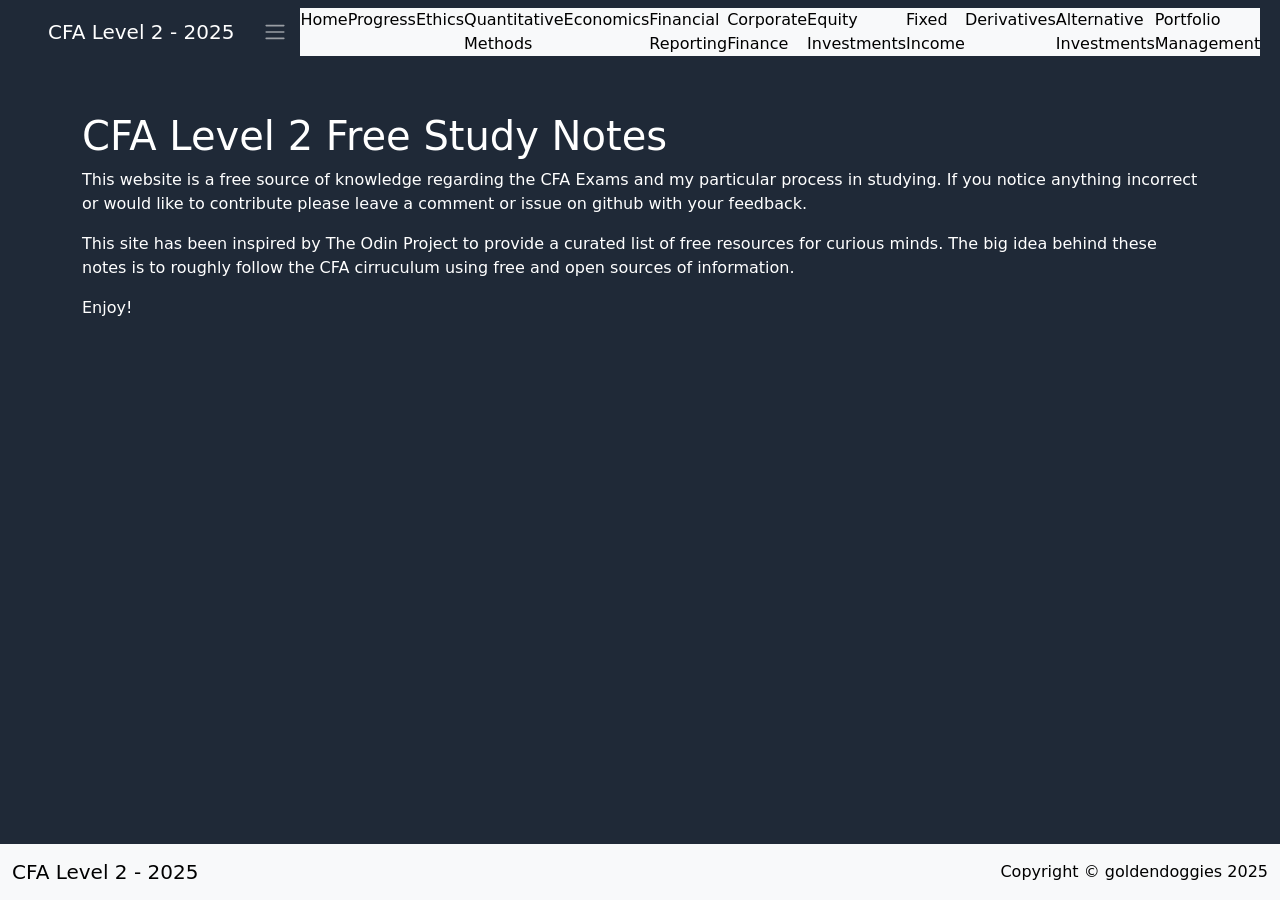
==== commit edc4e7be: "adding content to fixed income and quant. More to come" ====
--- a/index.html
+++ b/index.html
@@ -5,8 +5,12 @@
     <meta name="viewport" content="width=device-width, initial-scale=1.0">
     <link href="https://cdn.jsdelivr.net/npm/bootstrap@5.0.2/dist/css/bootstrap.min.css" rel="stylesheet" integrity="sha384-EVSTQN3/azprG1Anm3QDgpJLIm9Nao0Yz1ztcQTwFspd3yD65VohhpuuCOmLASjC" crossorigin="anonymous">
     <script src="https://cdn.jsdelivr.net/npm/bootstrap@5.0.2/dist/js/bootstrap.bundle.min.js" integrity="sha384-MrcW6ZMFYlzcLA8Nl+NtUVF0sA7MsXsP1UyJoMp4YLEuNSfAP+JcXn/tWtIaxVXM" crossorigin="anonymous"></script>
+    <link rel="icon" href="/images/favicon.ico" type="image/x-icon">
+    <link rel="shortcut icon" href="/images/favicon.ico" type="image/x-icon">
+    <link rel="apple-touch-icon" href="/images/favicon.ico" type="image/x-icon">
+
   
-    <title>CFA Study</title>
+    <title>Home</title>
 
 
 
@@ -47,7 +51,7 @@
         </div>
     </nav>
       
-  <div class="container-fluid" style="color: white; background-color: #1F2937; height: 100vh;">
+  <div class="container-fluid" style="color: white; background-color: #1F2937; height: 90vh;">
     <div class="container py-5">
       <div class="row">
         <div class="col-lg">
@@ -76,7 +80,7 @@
   <nav class="navbar fixed-bottom navbar-light bg-light">
     <div class="container-fluid">
       <a class="navbar-brand" href="index.html">CFA Level 2 - 2025</a>
-      <a class="nav-link" style="color: black" href="https://github.com/goldendoggies">Copyright © goldendoggies 2025</a>
+      <a class="nav-link d-none d-sm-block" style="color: black" href="https://github.com/goldendoggies">Copyright © goldendoggies 2025</a>
     </div>
   </nav>
 
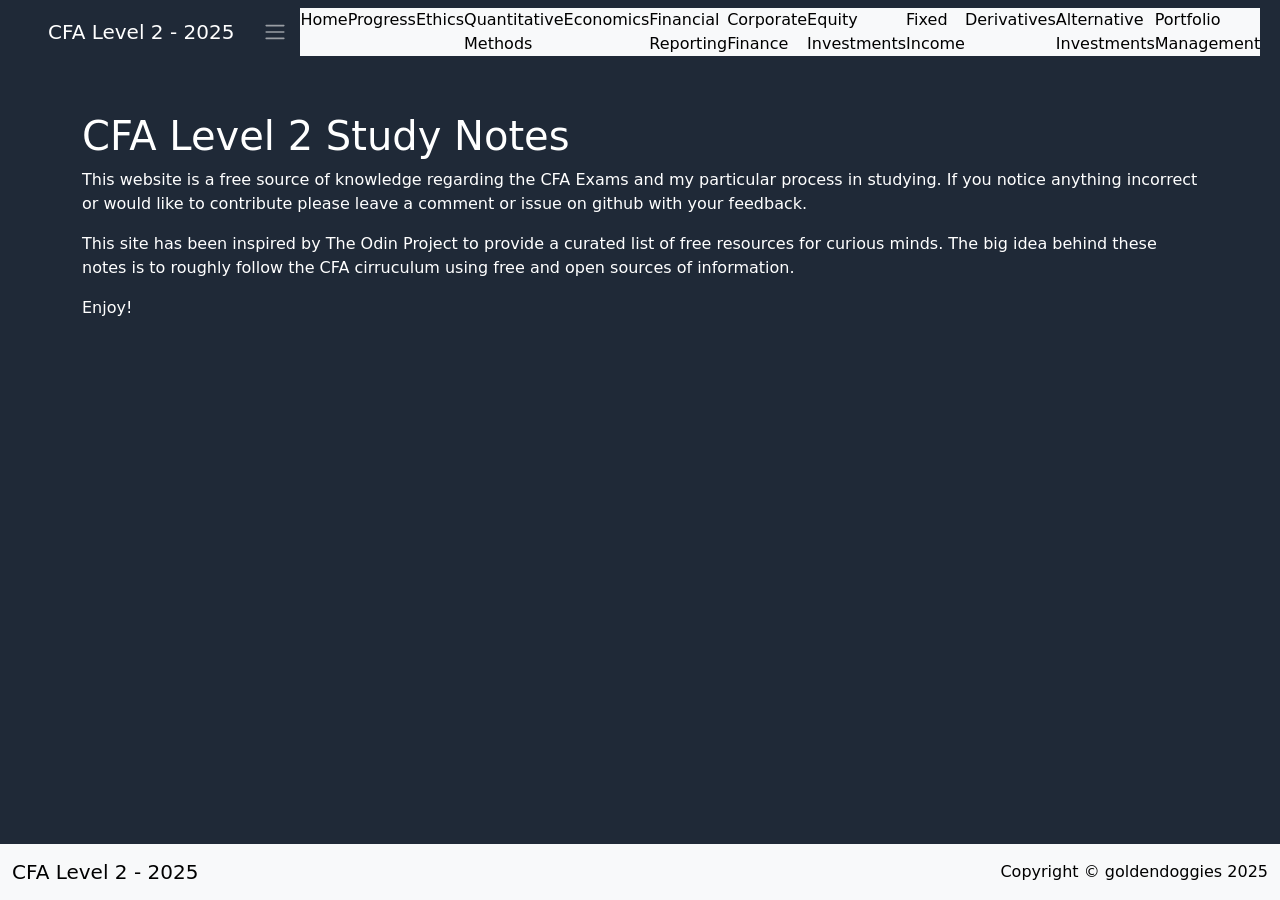
==== commit 00b16f4a: "adding more formatted pages, progress needs some work. All links work." ====
--- a/index.html
+++ b/index.html
@@ -55,7 +55,7 @@
     <div class="container py-5">
       <div class="row">
         <div class="col-lg">
-          <p class="h1">CFA Level 2 Free Study Notes</p>
+          <p class="h1">CFA Level 2 Study Notes</p>
           <p>
             This website is a free source of knowledge regarding the CFA Exams and my particular process in studying. If
             you
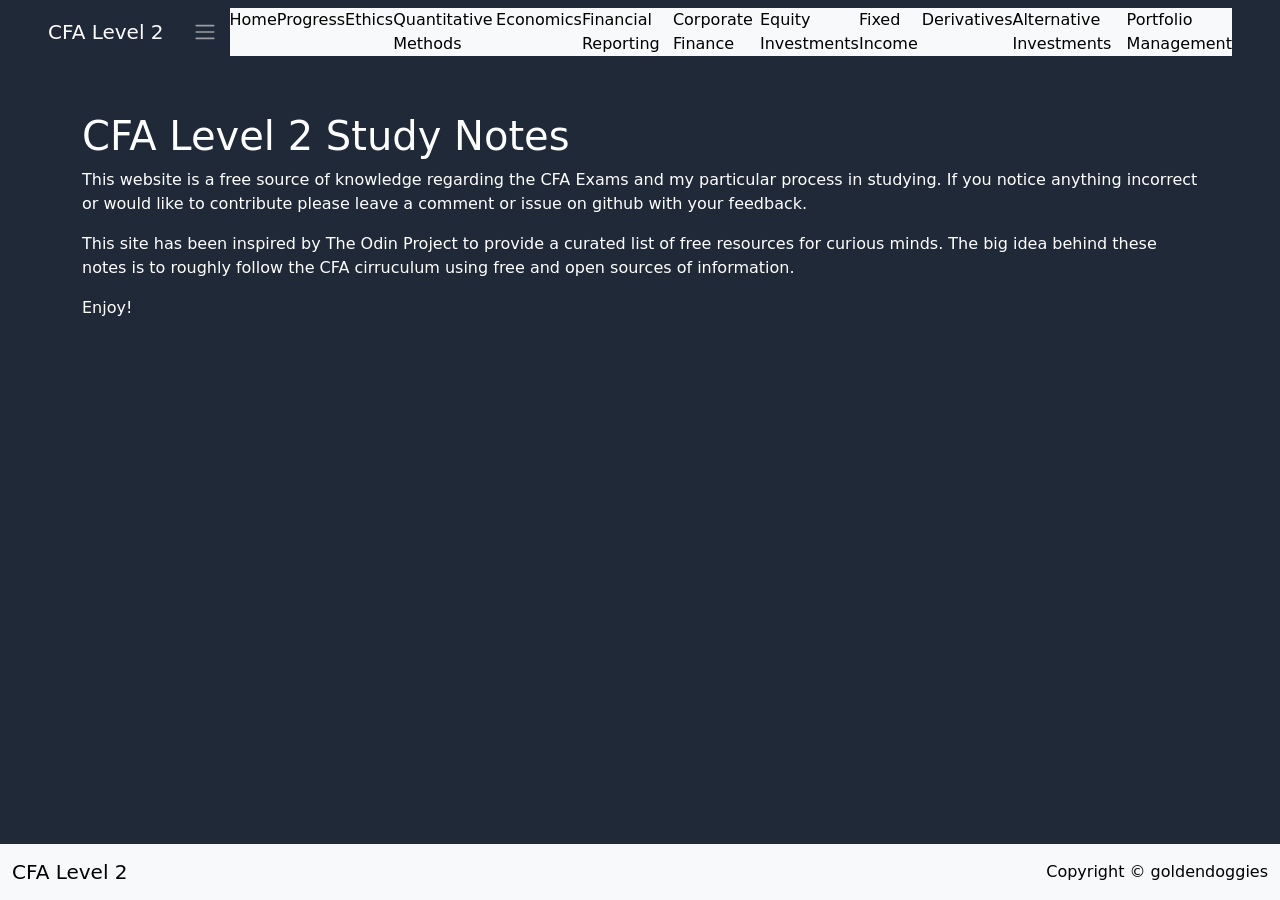
==== commit 80945d57: "removing 2025 year from all templates. Adding some content to progress. Working in tidying up some c" ====
--- a/index.html
+++ b/index.html
@@ -19,7 +19,7 @@
     
     <nav class="navbar navbar-expand-lg navbar-dark" id="top" style="background-color: #1F2937;">
         <div class="container-fluid px-5">
-            <a class="navbar-brand" href="index.html">CFA Level 2 - 2025</a>
+            <a class="navbar-brand" href="index.html">CFA Level 2</a>
 
             <button class="btn justify-content-end" type="button" data-bs-toggle="offcanvas" data-bs-target="#offcanvasExample" aria-controls="offcanvasExample">
             <span class="navbar-toggler-icon"></span>
@@ -79,8 +79,8 @@
 
   <nav class="navbar fixed-bottom navbar-light bg-light">
     <div class="container-fluid">
-      <a class="navbar-brand" href="index.html">CFA Level 2 - 2025</a>
-      <a class="nav-link d-none d-sm-block" style="color: black" href="https://github.com/goldendoggies">Copyright © goldendoggies 2025</a>
+      <a class="navbar-brand" href="index.html">CFA Level 2</a>
+      <a class="nav-link d-none d-sm-block" style="color: black" href="https://github.com/goldendoggies">Copyright © goldendoggies</a>
     </div>
   </nav>
 
